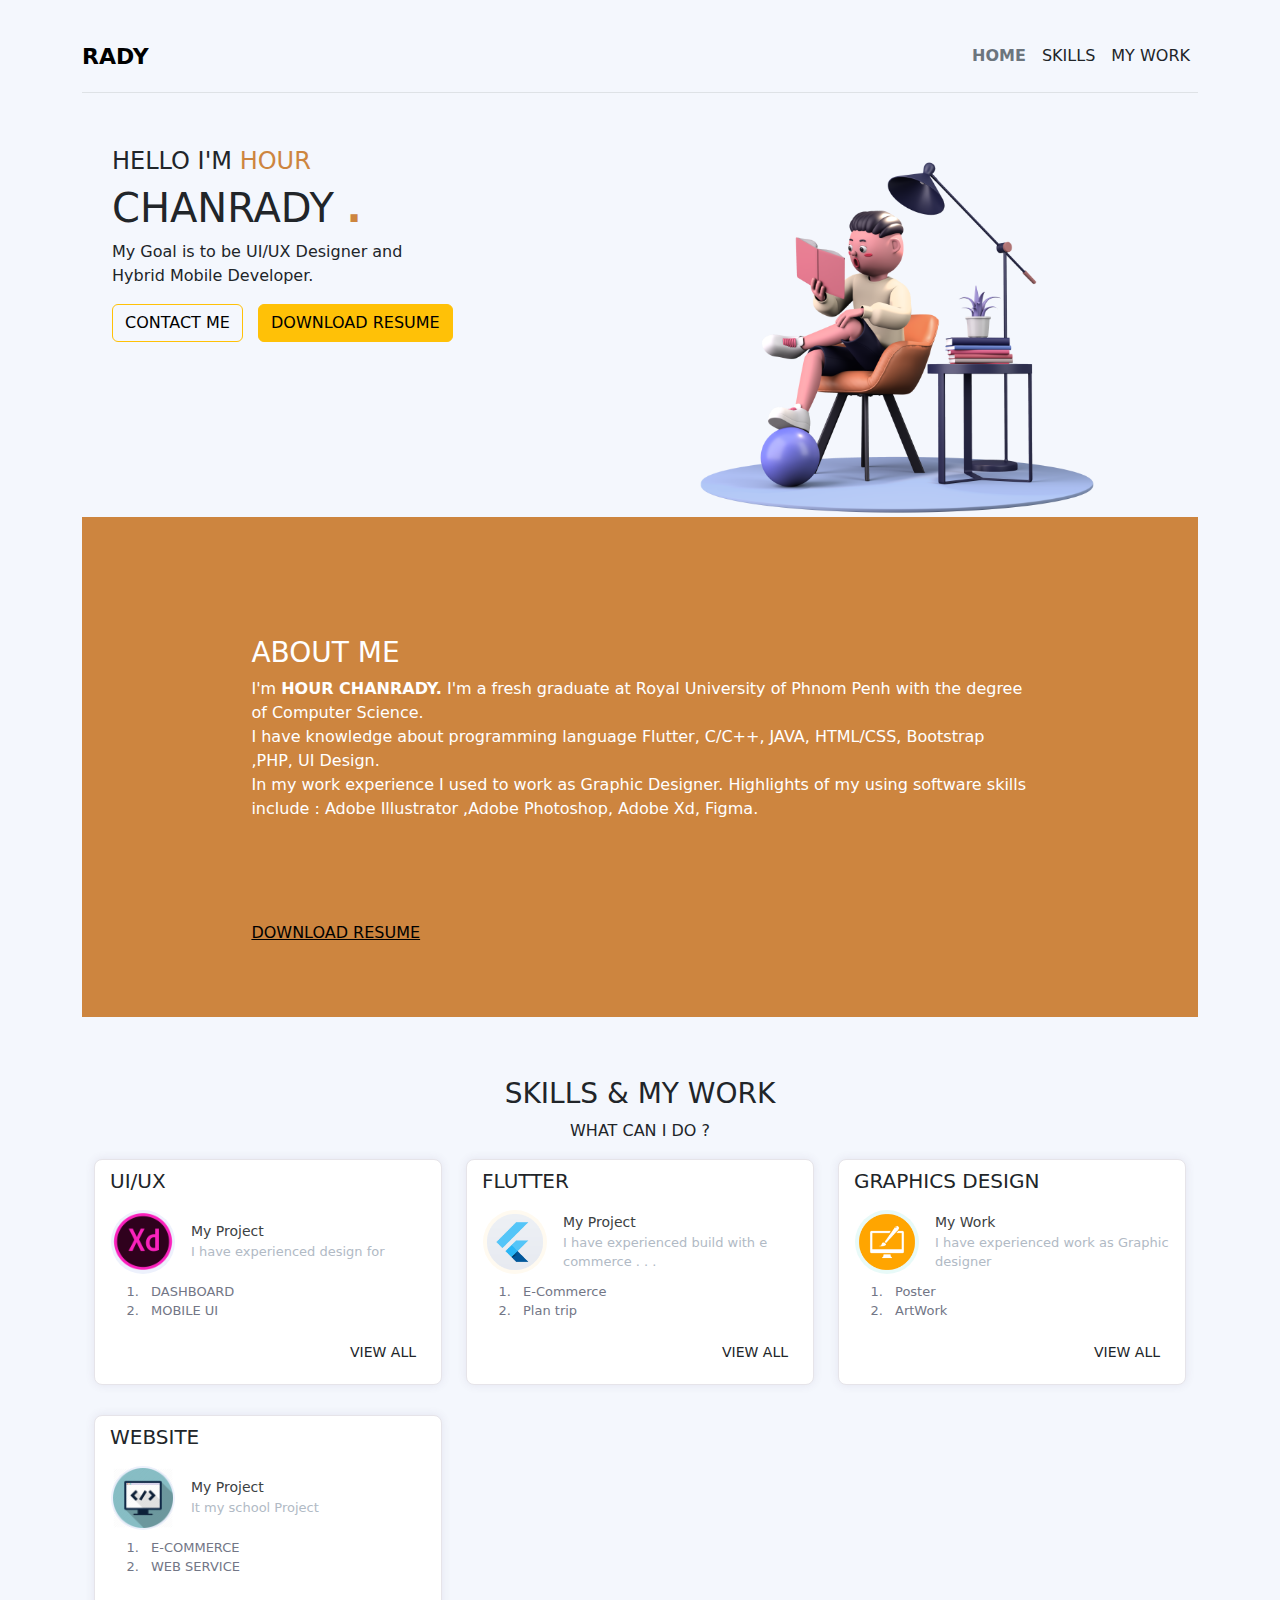
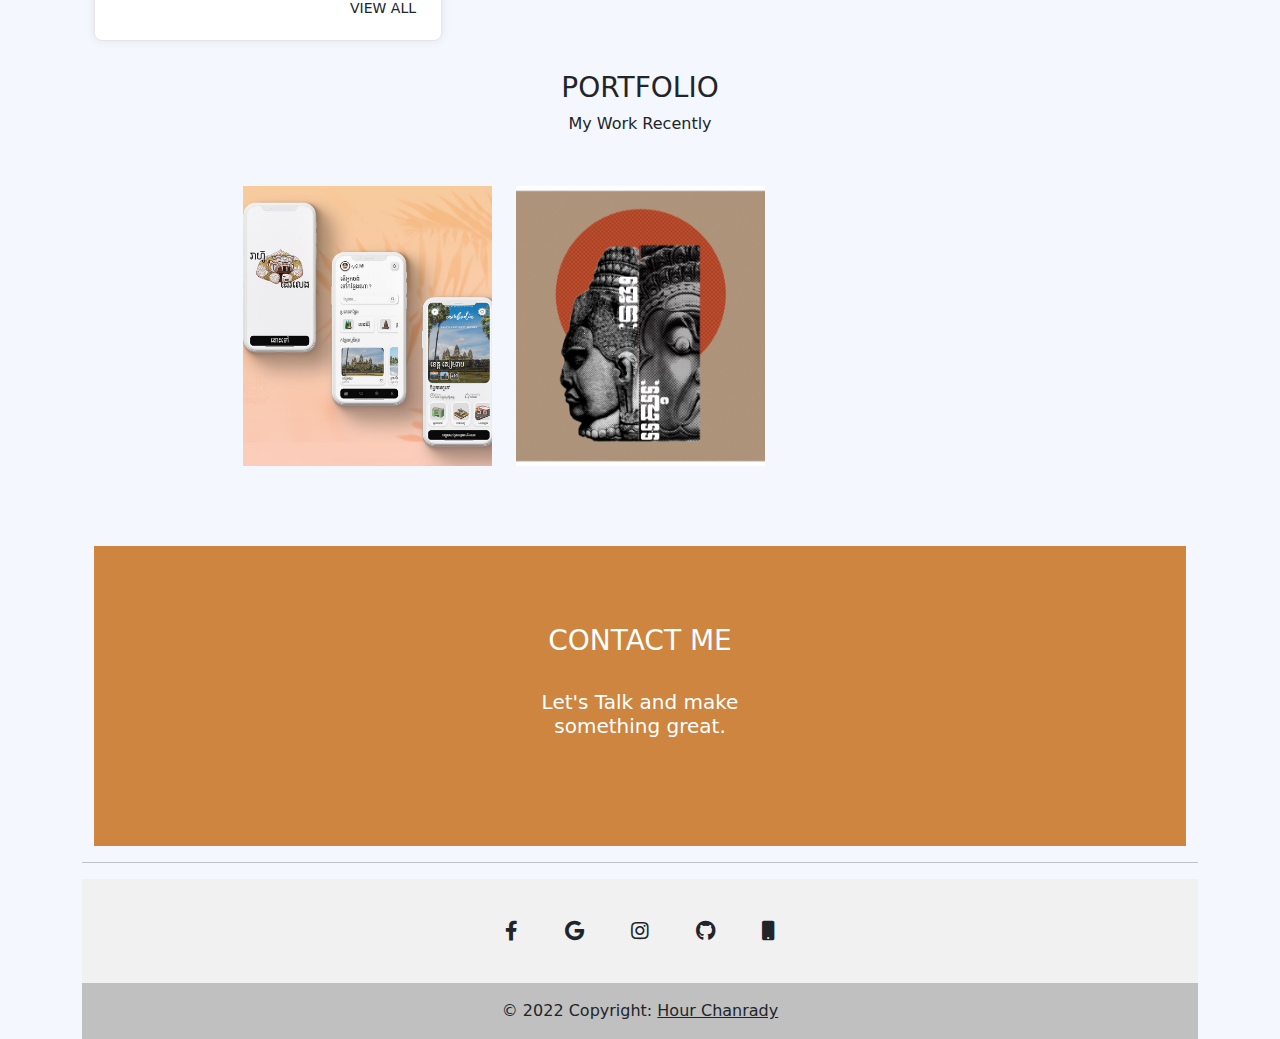
==== index.html @ 10c23af9 "Add files via upload" ====
<!DOCTYPE html>
<html lang="en">

<head>
    <!-- Required meta tags -->
    <meta charset="utf-8" />
    <meta name="viewport" content="width=device-width, initial-scale=1" />
    <link rel="stylesheet"
        href="https://cdnjs.cloudflare.com/ajax/libs/twitter-bootstrap/5.0.0-beta1/css/bootstrap.min.css" />
    <link rel="stylesheet" href="https://cdnjs.cloudflare.com/ajax/libs/font-awesome/5.15.2/css/all.min.css" />
    <link rel="stylesheet" href="css/styles.css">
    <title>RADY SITE</title>
    <style>
        .center {
            margin-left: auto;
            margin-right: auto;
        }

        html {
            scroll-behavior: smooth;
        }
    </style>
</head>

<body>

    <div class="container">
        <!--nav bar-->
        <header class="d-flex flex-wrap justify-content-center py-3 mb-4 border-bottom">
            <a href="index.html"><img src="https://cdn.dribbble.com/users/730703/screenshots/17683705/media/243cfbe6eea813cc36d1c3997b191f5b.gif"
                style="width:60px;" alt=""></a>
            <a href="index.html" class="d-flex align-items-center mb-3 mb-md-0 me-md-auto"
                style="font-size: 22px;font-weight: bold; color: black;text-decoration: none;">RADY </span> </a>
            <ul class="nav col-12 col-md-auto mb-2 justify-content-center mb-md-0">
                <li><a href="index.html" style="font-weight: bold; color: black;"
                        class="nav-link px-2 link-secondary">HOME</a></li>
                <li><a href="skill.html" style="color: grey;" class="nav-link px-2 link-dark">SKILLS</a></li>
                <li><a href="#section2" style="color: grey;" class="nav-link px-2 link-dark">MY WORK</a></li>
            </ul>
        </header>
        <!--Banner/content-->
        <div class="row">
            <div class="col-sm-6" style=" height: 400px">
                <div style="margin-left:auto; margin-right: auto; margin-left: 30px; margin-top: 30px;">
                    <h4>HELLO I'M <span style="color:peru">HOUR</span> </h4>
                    <h1>CHANRADY <span style="color: peru; font-weight: bold;">.</span> </h1>
                    <p>My Goal is to be UI/UX Designer and <br> Hybrid Mobile Developer.</p>
                    <a href="mailto:hourchanrady@gmail.com"><button type="button" class="btn btn-outline-warning btn-rounded"
                        style="margin-right:10px;color: black;"> CONTACT ME
                    </button></a>
                    <a href="/file/Hour-Chanrady_Resume.pdf" download=""><button type="button"
                            class="btn btn-warning btn-rounded" data-mdb-ripple-color="dark" style="color: black;">
                            DOWNLOAD RESUME </button>
                    </a>

                </div>
            </div>
            <div class="col-sm-6" style=" height: 400px; ">
                <img src="images/1.png" class="img-fluid" style="width: 430px; margin-left: 30px;" alt="img-fluid">
            </div>
        </div>
        <!--content bg color-->
        <div class="contianer" style="background-color: peru; min-height: 500px;">
            <div style="width: 70%; border: 2px solid peru;" class="center">
                <div style="margin-top: 15%;">
                    <h3 style="color:white; font-size: 24; ">ABOUT ME</h3>
                    <p style="color:white; font-size: 22; margin-bottom: 100px;">
                        I'm <span style="font-weight: bold;">HOUR CHANRADY.</span> I'm a fresh graduate at Royal
                        University of Phnom Penh
                        with the degree of Computer Science. <br>
                        I have knowledge about programming language Flutter, C/C++, JAVA, HTML/CSS, Bootstrap ,PHP, UI
                        Design. <br>
                        In my work experience I used to work as Graphic Designer. Highlights of my using software skills
                        include : Adobe Illustrator ,Adobe Photoshop, Adobe Xd, Figma.
                    </p>

                    <a href="/file/Hour-Chanrady_Resume.pdf" download="" style="color: black;">DOWNLOAD RESUME
                    </a>
                </div>
            </div>
        </div>
        <!--content skill-->
        <h3 style="text-align: center; margin-top: 60px;">SKILLS & MY WORK</h3>
        <p style="text-align: center;">WHAT CAN I DO ?</p>
        <div class="container">
            <div class="row" id="section2">
                <div class="col-lg-4">
                    <div class="card card-margin">
                        <div class="card-header no-border">
                            <h5 class="card-title">UI/UX</h5>
                        </div>
                        <div class="card-body pt-0">
                            <div class="widget-49">
                                <div class="widget-49-title-wrapper">
                                    <div class="widget-49-date-primary">
                                        <img src="images/xd.png" style="width: 80px;" alt="">
                                    </div>
                                    <div class="widget-49-meeting-info">
                                        <span class="widget-49-pro-title">My Project</span>
                                        <span class="widget-49-meeting-time">I have experienced design for </span>
                                    </div>
                                </div>
                                <ol class="widget-49-meeting-points">
                                    <li class="widget-49-meeting-item"><span>DASHBOARD</span></li>
                                    <li class="widget-49-meeting-item"><span>MOBILE UI</span></li>
                                </ol>
                                <div class="widget-49-meeting-action">
                                    <a href="viewalluxui.html" class="btn btn-sm btn-flash-border-primary">View All</a>
                                </div>
                            </div>
                        </div>
                    </div>
                </div>
                <div class="col-lg-4">
                    <div class="card card-margin">
                        <div class="card-header no-border">
                            <h5 class="card-title">FLUTTER</h5>
                        </div>
                        <div class="card-body pt-0">
                            <div class="widget-49">
                                <div class="widget-49-title-wrapper">
                                    <div class="widget-49-date-warning">
                                        <img src="images/flutter.png" style="width: 90px;" alt="">
                                    </div>
                                    <div class="widget-49-meeting-info">
                                        <span class="widget-49-pro-title">My Project </span>
                                        <span class="widget-49-meeting-time">I have experienced build with e commerce .
                                            . .</span>
                                    </div>
                                </div>
                                <ol class="widget-49-meeting-points">
                                    <li class="widget-49-meeting-item"><span>E-Commerce</span></li>
                                    <li class="widget-49-meeting-item"><span>Plan trip</span></li>
                                </ol>
                                <div class="widget-49-meeting-action">
                                    <a href="flutterviewall.html" class="btn btn-sm btn-flash-border-warning">View All</a>
                                </div>
                            </div>
                        </div>
                    </div>
                </div>
                <div class="col-lg-4">
                    <div class="card card-margin">
                        <div class="card-header no-border">
                            <h5 class="card-title">GRAPHICS DESIGN</h5>
                        </div>
                        <div class="card-body pt-0">
                            <div class="widget-49">
                                <div class="widget-49-title-wrapper">
                                    <div class="widget-49-date-success">
                                        <img src="images/web.png" style="width: 90px;" alt="">
                                    </div>
                                    <div class="widget-49-meeting-info">
                                        <span class="widget-49-pro-title">My Work</span>
                                        <span class="widget-49-meeting-time">I have experienced work as Graphic
                                            designer</span>
                                    </div>
                                </div>
                                <ol class="widget-49-meeting-points">
                                    <li class="widget-49-meeting-item"><span>Poster</span></li>
                                    <li class="widget-49-meeting-item"><span>ArtWork</span></li>
                                </ol>
                                <div class="widget-49-meeting-action">
                                    <a href="graphicviewall.html" class="btn btn-sm btn-flash-border-success">View All</a>
                                </div>
                            </div>
                        </div>
                    </div>
                </div>
                
            </div>
            <!-- Row skill 2  -->
            <div class="row" id="section2">
                <div class="col-lg-4">
                    <div class="card card-margin">
                        <div class="card-header no-border">
                            <h5 class="card-title">WEBSITE</h5>
                        </div>
                        <div class="card-body pt-0">
                            <div class="widget-49">
                                <div class="widget-49-title-wrapper">
                                    <div class="widget-49-date-primary">
                                        <img src="images/webicon.jpg" style="width: 60px;" alt="">
                                    </div>
                                    <div class="widget-49-meeting-info">
                                        <span class="widget-49-pro-title">My Project</span>
                                        <span class="widget-49-meeting-time">It my school Project </span>
                                    </div>
                                </div>
                                <ol class="widget-49-meeting-points">
                                    <li class="widget-49-meeting-item"><span>E-COMMERCE</span></li>
                                    <li class="widget-49-meeting-item"><span>WEB SERVICE</span></li>
                                </ol>
                                <div class="widget-49-meeting-action">
                                    <a href="viewallwebsite.html" class="btn btn-sm btn-flash-border-primary">View All</a>
                                </div>
                            </div>
                        </div>
                    </div>
                </div>
                
            </div>
            <!--content my work recently-->
            <div class="team-grid">
                <div class="container">
                    <div class="intro">
                        <h3 class="text-center">PORTFOLIO</h3>
                        <p class="text-center">My Work Recently</p>
                    </div>
                    <div class="row people d-flex justify-content-center">
                        <div class="col-md-4 col-lg-3 item">
                            <div class="box" style="background-image:url(images/mobui.jpg)">
                                <div class="cover">
                                    <h3 class="name">Mobile UI</h3>
                                    <p class="title">ADOBE XD & FLUTTER</p>
                                </div>
                            </div>
                        </div>
                        <div class="col-md-4 col-lg-3 item">
                            <div class="box" style="background-image:url(images/artwork.jpg)">
                                <div class="cover">
                                    <h3 class="name">ARTWORK</h3>
                                    <p class="title">DESIGN </p>
                                </div>
                            </div>
                        </div>
                        <div class="col-md-4 col-lg-3 item">
                            <div class="box" style="background-image:url(images/sunset-angkor.png)">
                                <div class="cover">
                                    <h3 class="name">POSTER</h3>
                                    <p class="title">DESIGN</p>
                                </div>
                            </div>
                        </div>
                    </div>
                </div>
            </div>
            <!--content bg color-->
            <div class="contianer" style="background-color: peru; min-height: 300px;">
                <div style="width: 70%; border: 2px solid peru;" class="center">
                    <div style="margin-top: 10%;">
                        <h3 style="color:white; font-size: 24; text-align: center; ">CONTACT ME</h3>
                        <br>
                        <h5 style="color:white; font-size: 32;text-align: center;">Let's Talk and make
                            <br> something great.
                        </h5>

                    </div>
                </div>
            </div>


        </div>



        <!--footer-->
        <hr>
        <footer class="text-center text-white" style="background-color: #f1f1f1;">
            <!-- Grid container -->
            <div class="container pt-4">
                <!-- Section: Social media -->
                <section class="mb-4">
                    <!-- Facebook -->
                    <a class="btn btn-link btn-floating btn-lg text-dark m-1"
                        href="https://www.facebook.com/chanmaradyhour/" role="button" data-mdb-ripple-color="dark"><i
                            class="fab fa-facebook-f"></i></a>

                    <!-- Google -->
                    <a class="btn btn-link btn-floating btn-lg text-dark m-1" href="mailto:hourchanrady@gmail.com"
                        role="button" data-mdb-ripple-color="dark"><i class="fab fa-google"></i></a>

                    <!-- Instagram -->
                    <a class="btn btn-link btn-floating btn-lg text-dark m-1"
                        href="https://www.instagram.com/iamchanrady/" role="button" data-mdb-ripple-color="dark"><i
                            class="fab fa-instagram"></i></a>

                    <!-- Github -->
                    <a class="btn btn-link btn-floating btn-lg text-dark m-1" href="https://github.com/ChanRady18"
                        role="button" data-mdb-ripple-color="dark"><i class="fab fa-github"></i></a>

                    <!-- Phone -->
                    <a class="btn btn-link btn-floating btn-lg text-dark m-1" href="tel:+85512859170" role="button"
                        data-mdb-ripple-color="dark"><i class="fas fa-mobile"></i></a>
                </section>
                <!-- Section: Social media -->
            </div>
            <!-- Grid container -->

            <!-- Copyright -->
            <div class="text-center text-dark p-3" style="background-color: rgba(0, 0, 0, 0.2);">
                © 2022 Copyright:
                <a class="text-dark">Hour Chanrady</a>
            </div>
            <!-- Copyright -->
        </footer>

    </div>



</body>

</html>
---- css/styles.css ----
body{
  background: #F4F7FD;
  margin-top:20px;
}

.card-margin {
  margin-bottom: 1.875rem;
}

.card {
  border: 0;
  box-shadow: 0px 0px 10px 0px rgba(82, 63, 105, 0.1);
  -webkit-box-shadow: 0px 0px 10px 0px rgba(82, 63, 105, 0.1);
  -moz-box-shadow: 0px 0px 10px 0px rgba(82, 63, 105, 0.1);
  -ms-box-shadow: 0px 0px 10px 0px rgba(82, 63, 105, 0.1);
}
.card {
  position: relative;
  display: flex;
  flex-direction: column;
  min-width: 0;
  word-wrap: break-word;
  background-color: #ffffff;
  background-clip: border-box;
  border: 1px solid #e6e4e9;
  border-radius: 8px;
}

.card .card-header.no-border {
  border: 0;
}
.card .card-header {
  background: none;
  padding: 0 0.9375rem;
  font-weight: 500;
  display: flex;
  align-items: center;
  min-height: 50px;
}
.card-header:first-child {
  border-radius: calc(8px - 1px) calc(8px - 1px) 0 0;
}

.widget-49 .widget-49-title-wrapper {
display: flex;
align-items: center;
}

.widget-49 .widget-49-title-wrapper .widget-49-date-primary {
display: flex;
align-items: center;
justify-content: center;
flex-direction: column;
background-color: #edf1fc;
width: 4rem;
height: 4rem;
border-radius: 50%;
}

.widget-49 .widget-49-title-wrapper .widget-49-date-primary .widget-49-date-day {
color: #4e73e5;
font-weight: 500;
font-size: 1.5rem;
line-height: 1;
}

.widget-49 .widget-49-title-wrapper .widget-49-date-primary .widget-49-date-month {
color: #4e73e5;
line-height: 1;
font-size: 1rem;
text-transform: uppercase;
}

.widget-49 .widget-49-title-wrapper .widget-49-date-secondary {
display: flex;
align-items: center;
justify-content: center;
flex-direction: column;
background-color: #fcfcfd;
width: 4rem;
height: 4rem;
border-radius: 50%;
}

.widget-49 .widget-49-title-wrapper .widget-49-date-secondary .widget-49-date-day {
color: #dde1e9;
font-weight: 500;
font-size: 1.5rem;
line-height: 1;
}

.widget-49 .widget-49-title-wrapper .widget-49-date-secondary .widget-49-date-month {
color: #dde1e9;
line-height: 1;
font-size: 1rem;
text-transform: uppercase;
}

.widget-49 .widget-49-title-wrapper .widget-49-date-success {
display: flex;
align-items: center;
justify-content: center;
flex-direction: column;
background-color: #e8faf8;
width: 4rem;
height: 4rem;
border-radius: 50%;
}

.widget-49 .widget-49-title-wrapper .widget-49-date-success .widget-49-date-day {
color: #17d1bd;
font-weight: 500;
font-size: 1.5rem;
line-height: 1;
}

.widget-49 .widget-49-title-wrapper .widget-49-date-success .widget-49-date-month {
color: #17d1bd;
line-height: 1;
font-size: 1rem;
text-transform: uppercase;
}

.widget-49 .widget-49-title-wrapper .widget-49-date-info {
display: flex;
align-items: center;
justify-content: center;
flex-direction: column;
background-color: #ebf7ff;
width: 4rem;
height: 4rem;
border-radius: 50%;
}

.widget-49 .widget-49-title-wrapper .widget-49-date-info .widget-49-date-day {
color: #36afff;
font-weight: 500;
font-size: 1.5rem;
line-height: 1;
}

.widget-49 .widget-49-title-wrapper .widget-49-date-info .widget-49-date-month {
color: #36afff;
line-height: 1;
font-size: 1rem;
text-transform: uppercase;
}

.widget-49 .widget-49-title-wrapper .widget-49-date-warning {
display: flex;
align-items: center;
justify-content: center;
flex-direction: column;
background-color: floralwhite;
width: 4rem;
height: 4rem;
border-radius: 50%;
}

.widget-49 .widget-49-title-wrapper .widget-49-date-warning .widget-49-date-day {
color: #FFC868;
font-weight: 500;
font-size: 1.5rem;
line-height: 1;
}

.widget-49 .widget-49-title-wrapper .widget-49-date-warning .widget-49-date-month {
color: #FFC868;
line-height: 1;
font-size: 1rem;
text-transform: uppercase;
}

.widget-49 .widget-49-title-wrapper .widget-49-date-danger {
display: flex;
align-items: center;
justify-content: center;
flex-direction: column;
background-color: #feeeef;
width: 4rem;
height: 4rem;
border-radius: 50%;
}

.widget-49 .widget-49-title-wrapper .widget-49-date-danger .widget-49-date-day {
color: #F95062;
font-weight: 500;
font-size: 1.5rem;
line-height: 1;
}

.widget-49 .widget-49-title-wrapper .widget-49-date-danger .widget-49-date-month {
color: #F95062;
line-height: 1;
font-size: 1rem;
text-transform: uppercase;
}

.widget-49 .widget-49-title-wrapper .widget-49-date-light {
display: flex;
align-items: center;
justify-content: center;
flex-direction: column;
background-color: #fefeff;
width: 4rem;
height: 4rem;
border-radius: 50%;
}

.widget-49 .widget-49-title-wrapper .widget-49-date-light .widget-49-date-day {
color: #f7f9fa;
font-weight: 500;
font-size: 1.5rem;
line-height: 1;
}

.widget-49 .widget-49-title-wrapper .widget-49-date-light .widget-49-date-month {
color: #f7f9fa;
line-height: 1;
font-size: 1rem;
text-transform: uppercase;
}

.widget-49 .widget-49-title-wrapper .widget-49-date-dark {
display: flex;
align-items: center;
justify-content: center;
flex-direction: column;
background-color: #ebedee;
width: 4rem;
height: 4rem;
border-radius: 50%;
}

.widget-49 .widget-49-title-wrapper .widget-49-date-dark .widget-49-date-day {
color: #394856;
font-weight: 500;
font-size: 1.5rem;
line-height: 1;
}

.widget-49 .widget-49-title-wrapper .widget-49-date-dark .widget-49-date-month {
color: #394856;
line-height: 1;
font-size: 1rem;
text-transform: uppercase;
}

.widget-49 .widget-49-title-wrapper .widget-49-date-base {
display: flex;
align-items: center;
justify-content: center;
flex-direction: column;
background-color: #f0fafb;
width: 4rem;
height: 4rem;
border-radius: 50%;
}

.widget-49 .widget-49-title-wrapper .widget-49-date-base .widget-49-date-day {
color: #68CBD7;
font-weight: 500;
font-size: 1.5rem;
line-height: 1;
}

.widget-49 .widget-49-title-wrapper .widget-49-date-base .widget-49-date-month {
color: #68CBD7;
line-height: 1;
font-size: 1rem;
text-transform: uppercase;
}

.widget-49 .widget-49-title-wrapper .widget-49-meeting-info {
display: flex;
flex-direction: column;
margin-left: 1rem;
}

.widget-49 .widget-49-title-wrapper .widget-49-meeting-info .widget-49-pro-title {
color: #3c4142;
font-size: 14px;
}

.widget-49 .widget-49-title-wrapper .widget-49-meeting-info .widget-49-meeting-time {
color: #B1BAC5;
font-size: 13px;
}

.widget-49 .widget-49-meeting-points {
font-weight: 400;
font-size: 13px;
margin-top: .5rem;
}

.widget-49 .widget-49-meeting-points .widget-49-meeting-item {
display: list-item;
color: #727686;
}

.widget-49 .widget-49-meeting-points .widget-49-meeting-item span {
margin-left: .5rem;
}

.widget-49 .widget-49-meeting-action {
text-align: right;
}

.widget-49 .widget-49-meeting-action a {
text-transform: uppercase;
}

.intro {
  font-size: 16px;
  max-width: 500px;
  margin: 0 auto
}

.intro p {
  margin-bottom: 0
}

.people {
  padding: 50px 0;
  cursor: pointer
}

.item {
  margin-bottom: 30px
}

.item .box {
  text-align: center;
  background-repeat: no-repeat;
  background-size: cover;
  background-position: center;
  height: 280px;
  position: relative;
  overflow: hidden
}

.item .cover {
  position: absolute;
  top: 0;
  left: 0;
  width: 100%;
  height: 100%;
  background-color: rgba(31, 148, 255, 0.75);
  transition: opacity 0.15s ease-in;
  opacity: 0;
  padding-top: 80px;
  color: #fff;
  text-shadow: 1px 1px 1px rgba(0, 0, 0, 0.15)
}

.item:hover .cover {
  opacity: 1
}

.item .name {
  font-weight: bold;
  margin-bottom: 8px
}

.item .title {
  text-transform: uppercase;
  font-weight: bold;
  color: #bbd8fb;
  letter-spacing: 2px;
  font-size: 13px;
  margin-bottom: 20px
}

.social {
  font-size: 18px
}

.social a {
  color: inherit;
  margin: 0 10px;
  display: inline-block;
  opacity: 0.7
}

.social a:hover {
  opacity: 1
}
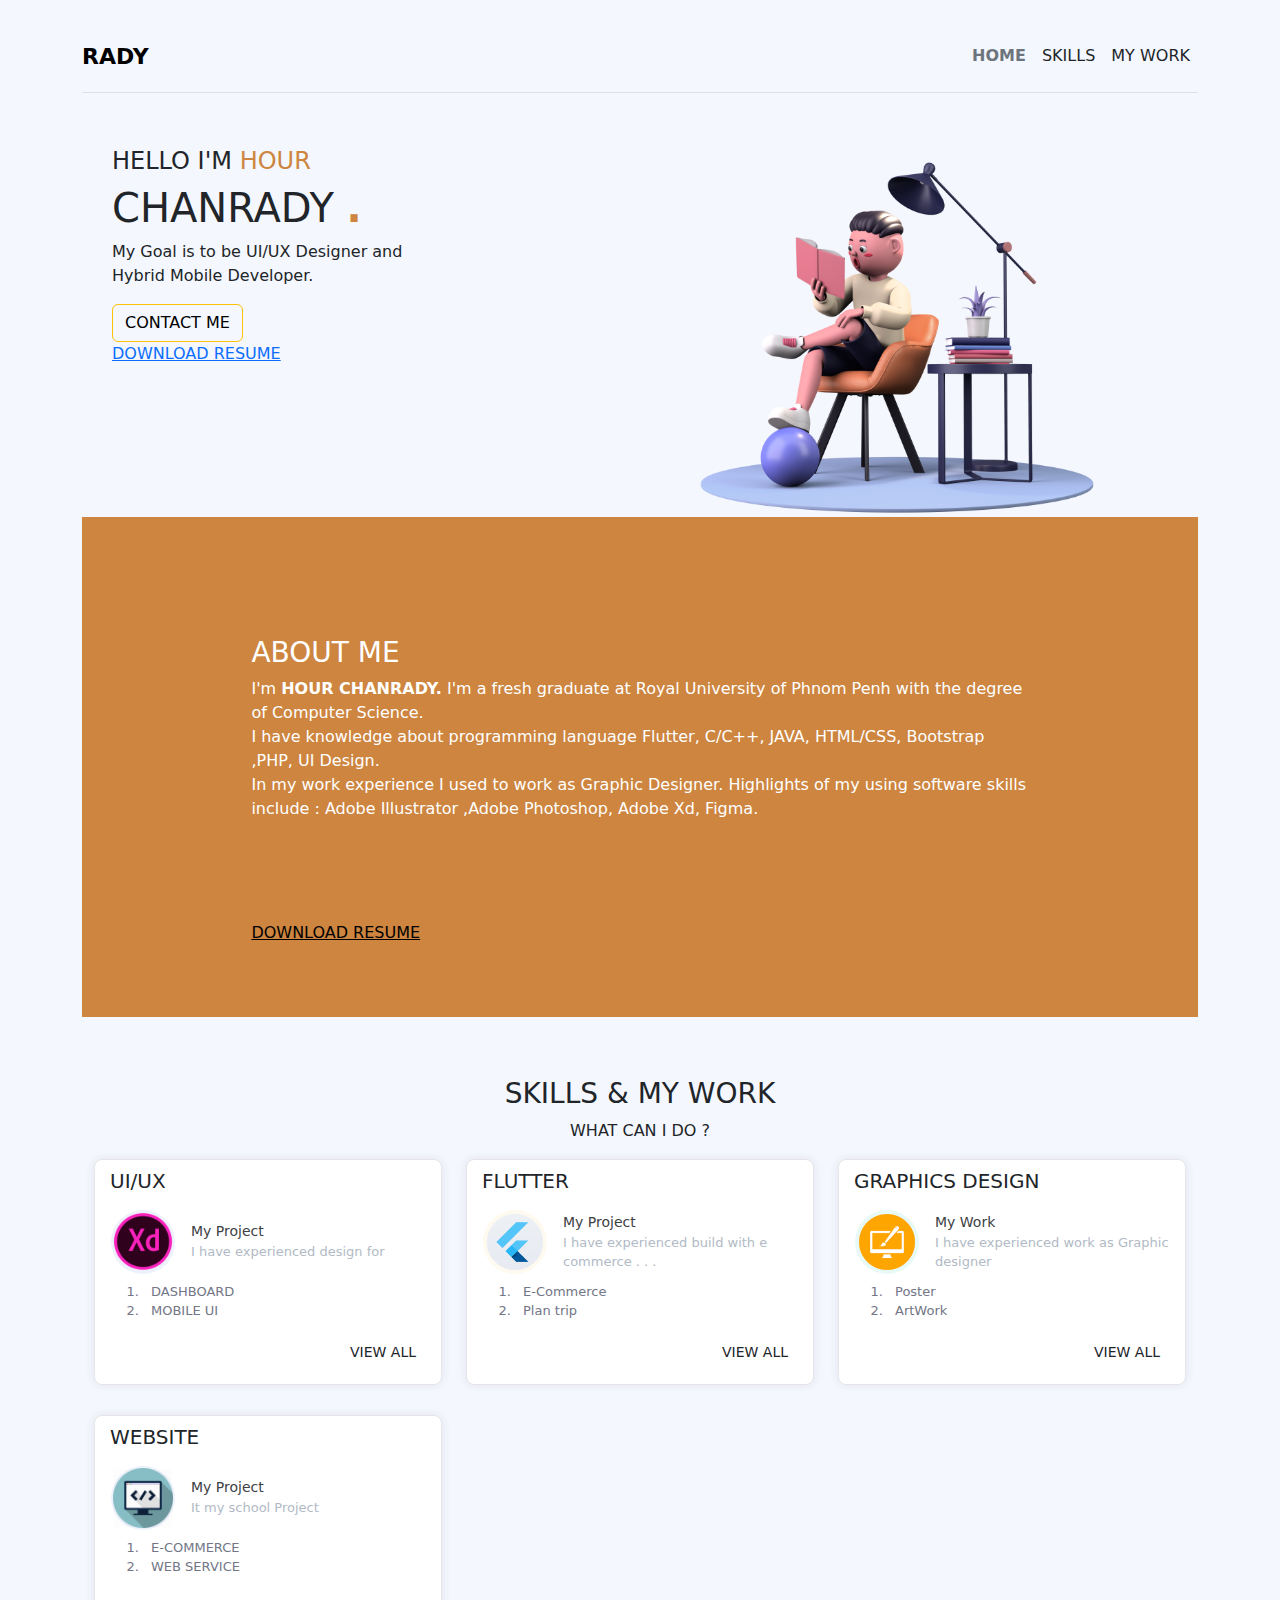
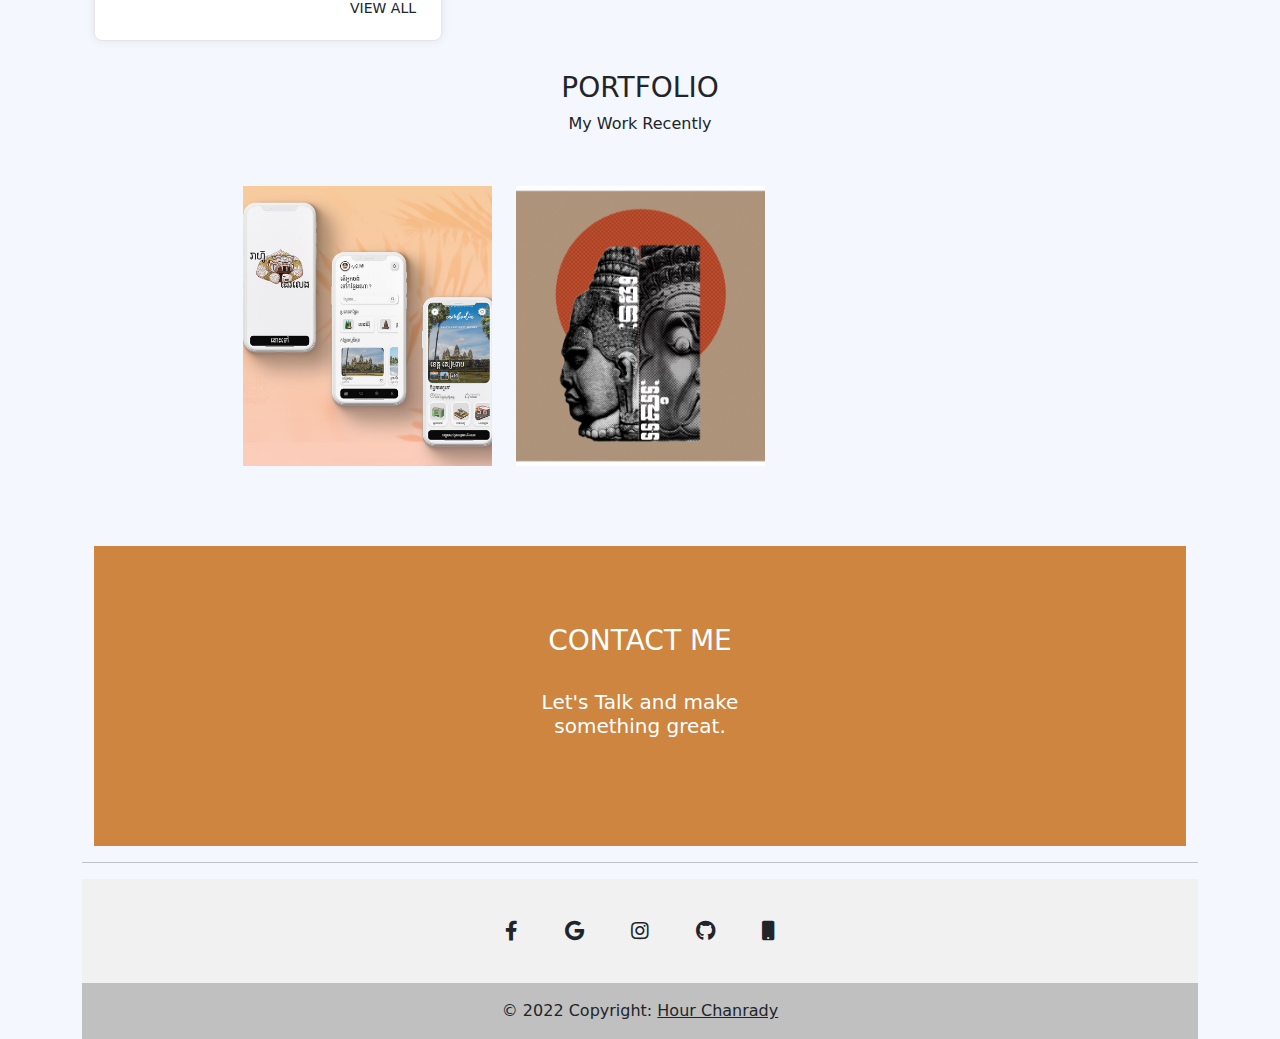
==== commit 699e9e80: "Update index.html" ====
--- a/index.html
+++ b/index.html
@@ -48,9 +48,8 @@
                     <a href="mailto:hourchanrady@gmail.com"><button type="button" class="btn btn-outline-warning btn-rounded"
                         style="margin-right:10px;color: black;"> CONTACT ME
                     </button></a>
-                    <a href="/file/Hour-Chanrady_Resume.pdf" download=""><button type="button"
-                            class="btn btn-warning btn-rounded" data-mdb-ripple-color="dark" style="color: black;">
-                            DOWNLOAD RESUME </button>
+                    <a href="/file/Hour-Chanrady_Resume.pdf" download="chnarady">
+                        <p>DOWNLOAD RESUME</p>
                     </a>
 
                 </div>
@@ -301,4 +300,4 @@
 
 </body>
 
-</html>+</html>
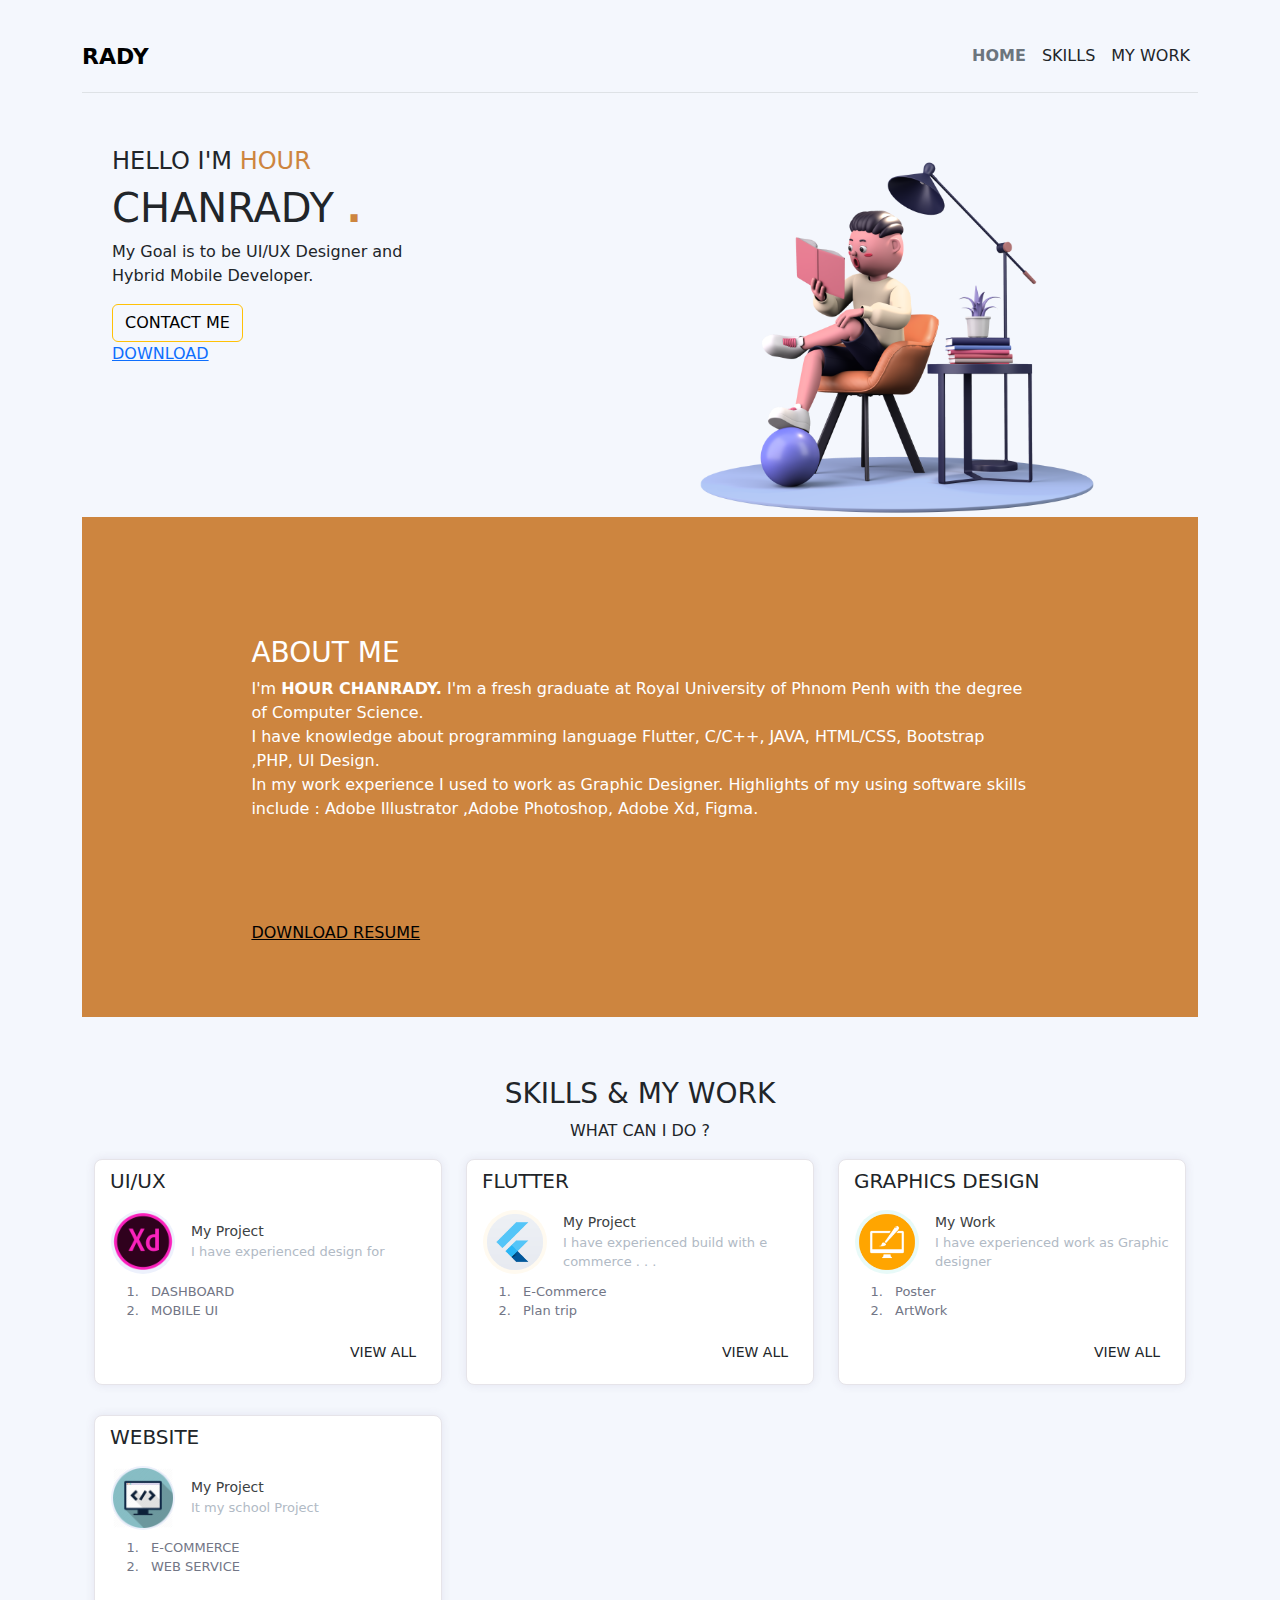
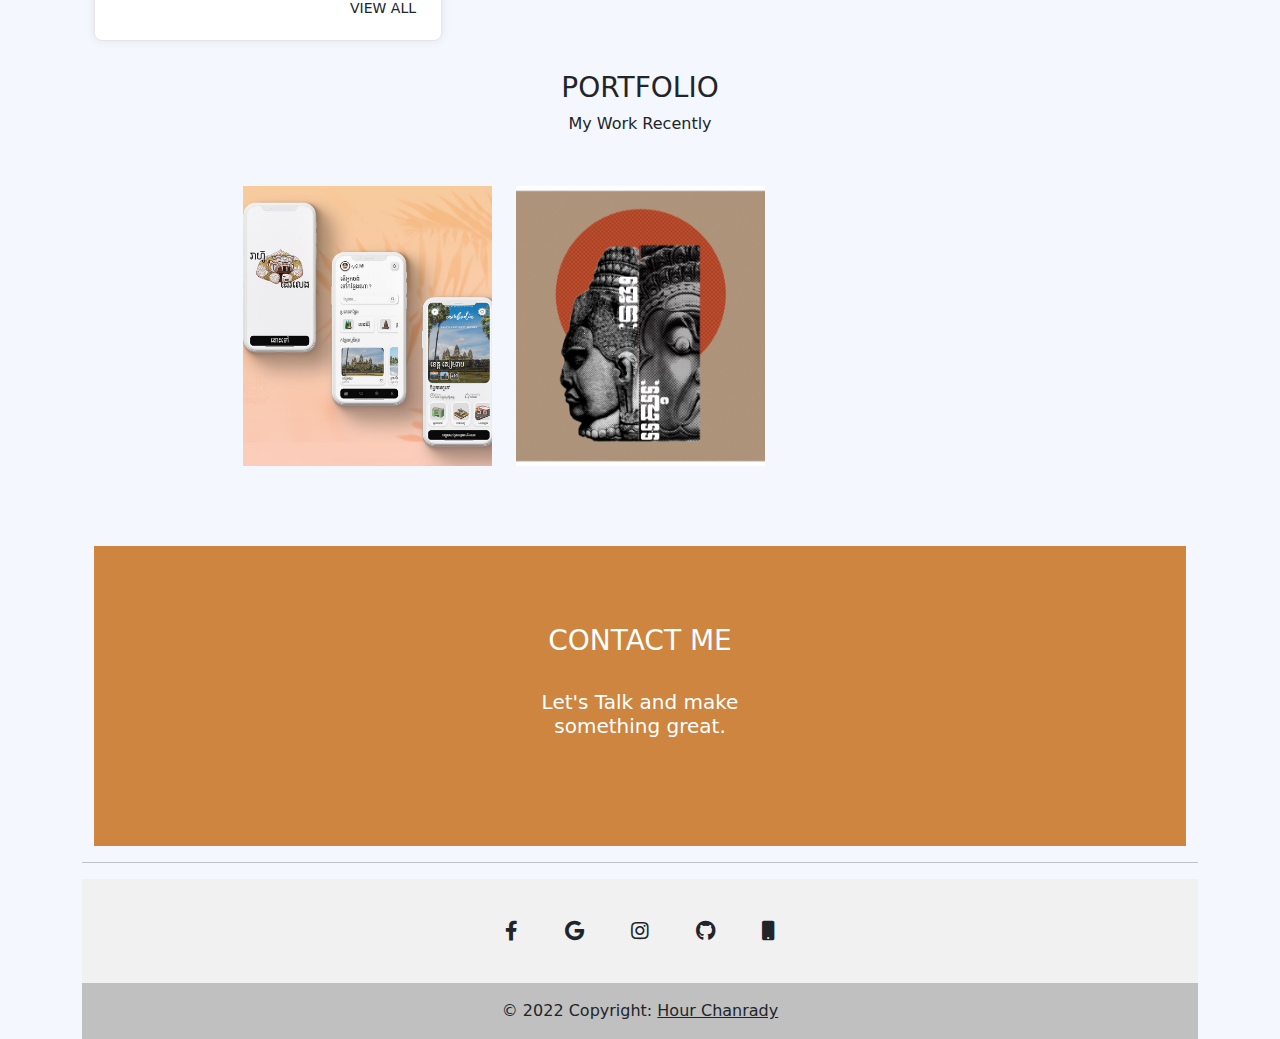
==== commit 8a7264b1: "Update index.html" ====
--- a/index.html
+++ b/index.html
@@ -49,7 +49,7 @@
                         style="margin-right:10px;color: black;"> CONTACT ME
                     </button></a>
                     <a href="/file/Hour-Chanrady_Resume.pdf" download="chnarady">
-                        <p>DOWNLOAD RESUME</p>
+                        <p>DOWNLOAD </p>
                     </a>
 
                 </div>
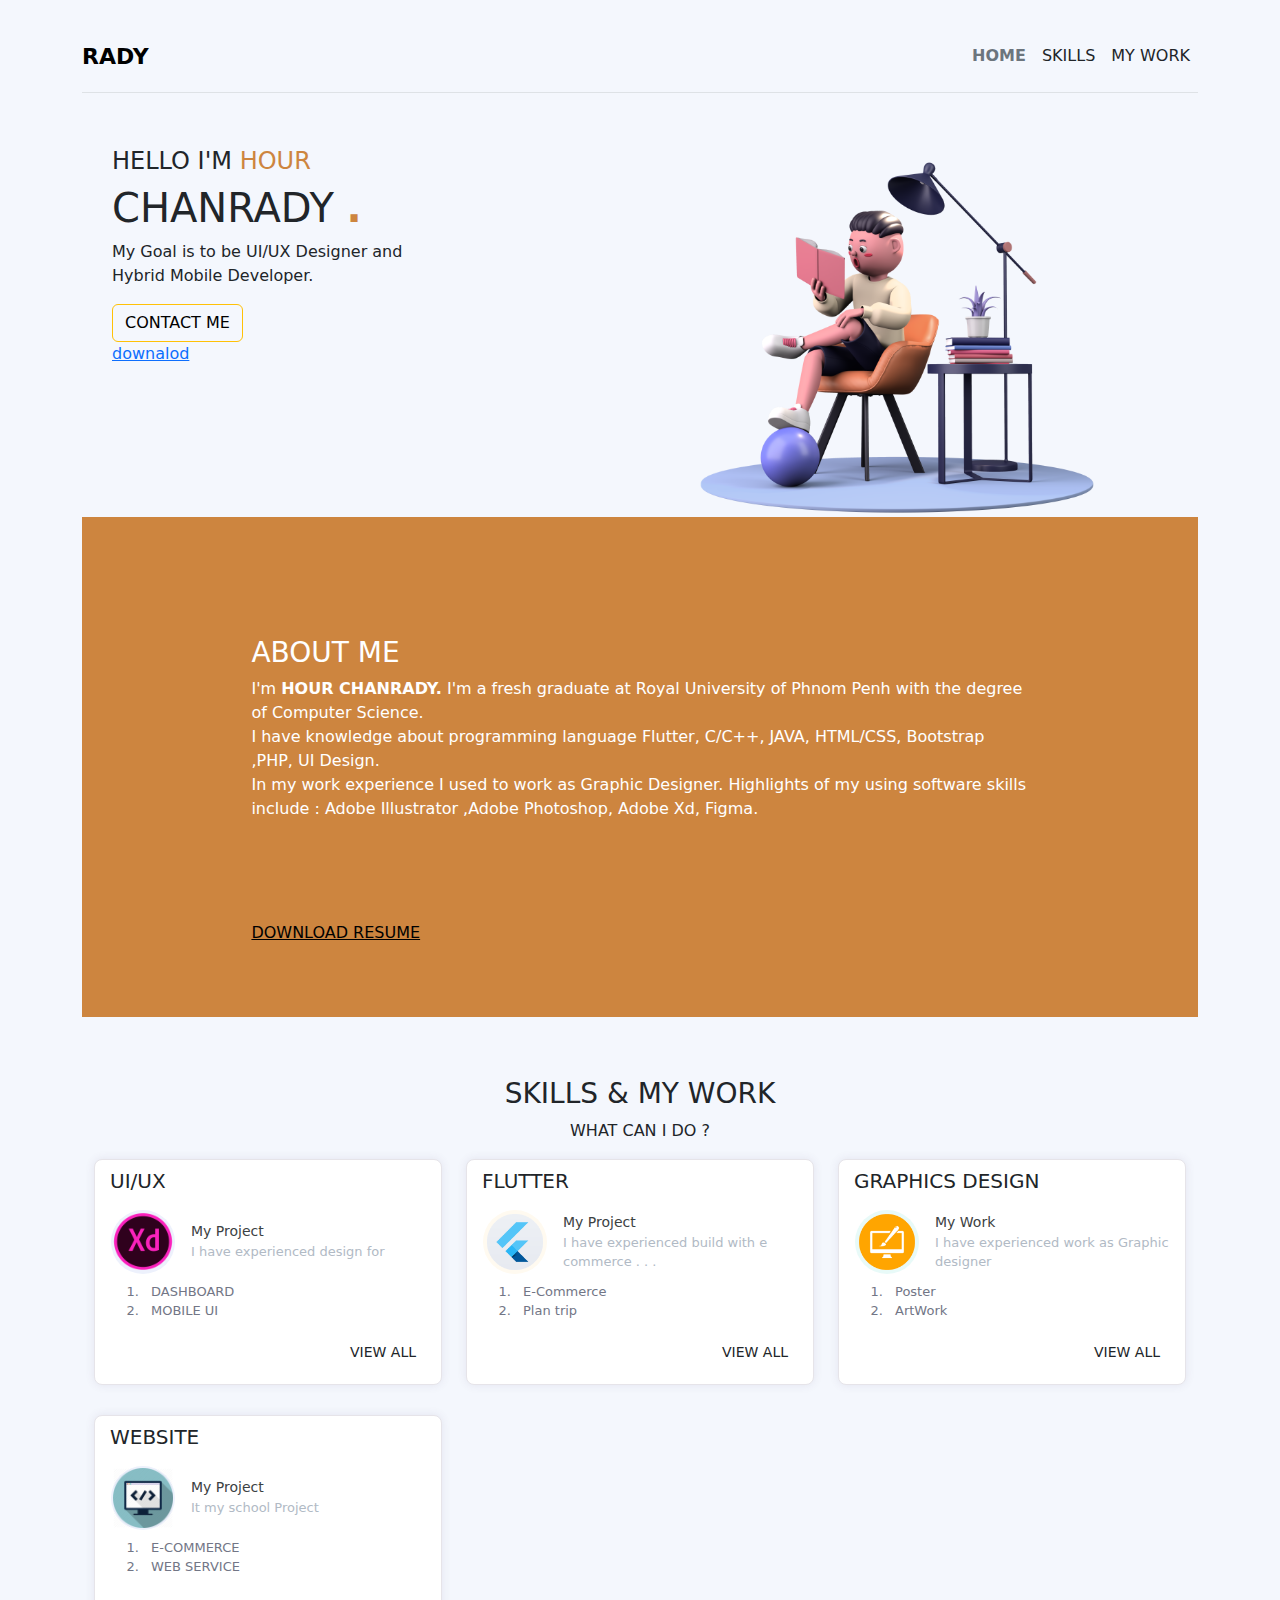
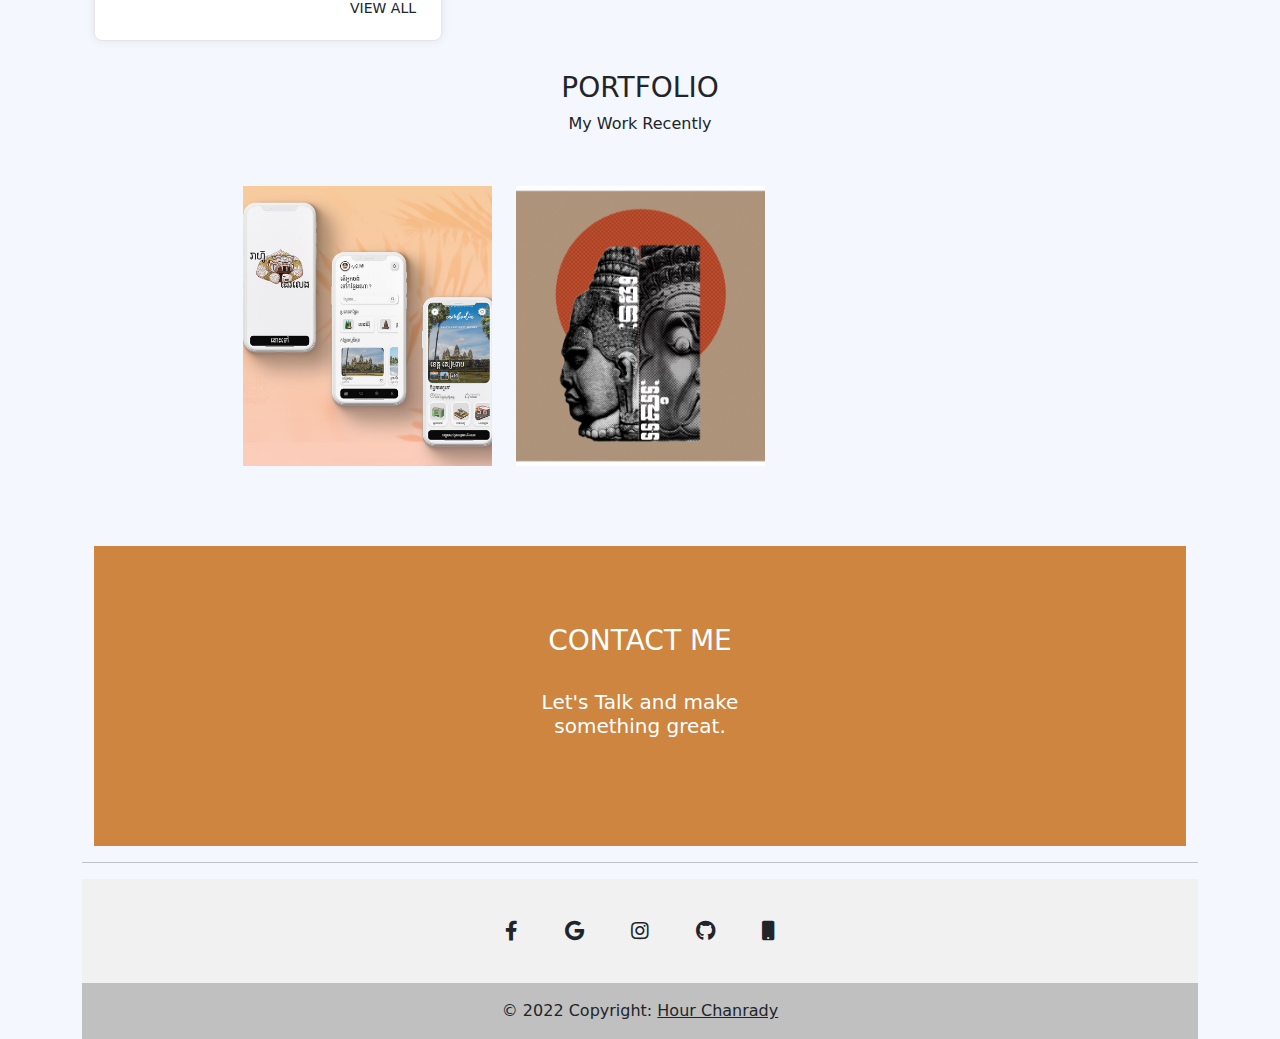
==== commit 6f21a16d: "Update index.html" ====
--- a/index.html
+++ b/index.html
@@ -48,8 +48,8 @@
                     <a href="mailto:hourchanrady@gmail.com"><button type="button" class="btn btn-outline-warning btn-rounded"
                         style="margin-right:10px;color: black;"> CONTACT ME
                     </button></a>
-                    <a href="/file/Hour-Chanrady_Resume.pdf" download="chnarady">
-                        <p>DOWNLOAD </p>
+                    <a href="/file/Hour-Chanrady_Resume.pdf" download=" ">
+                        <p>downalod</p>
                     </a>
 
                 </div>
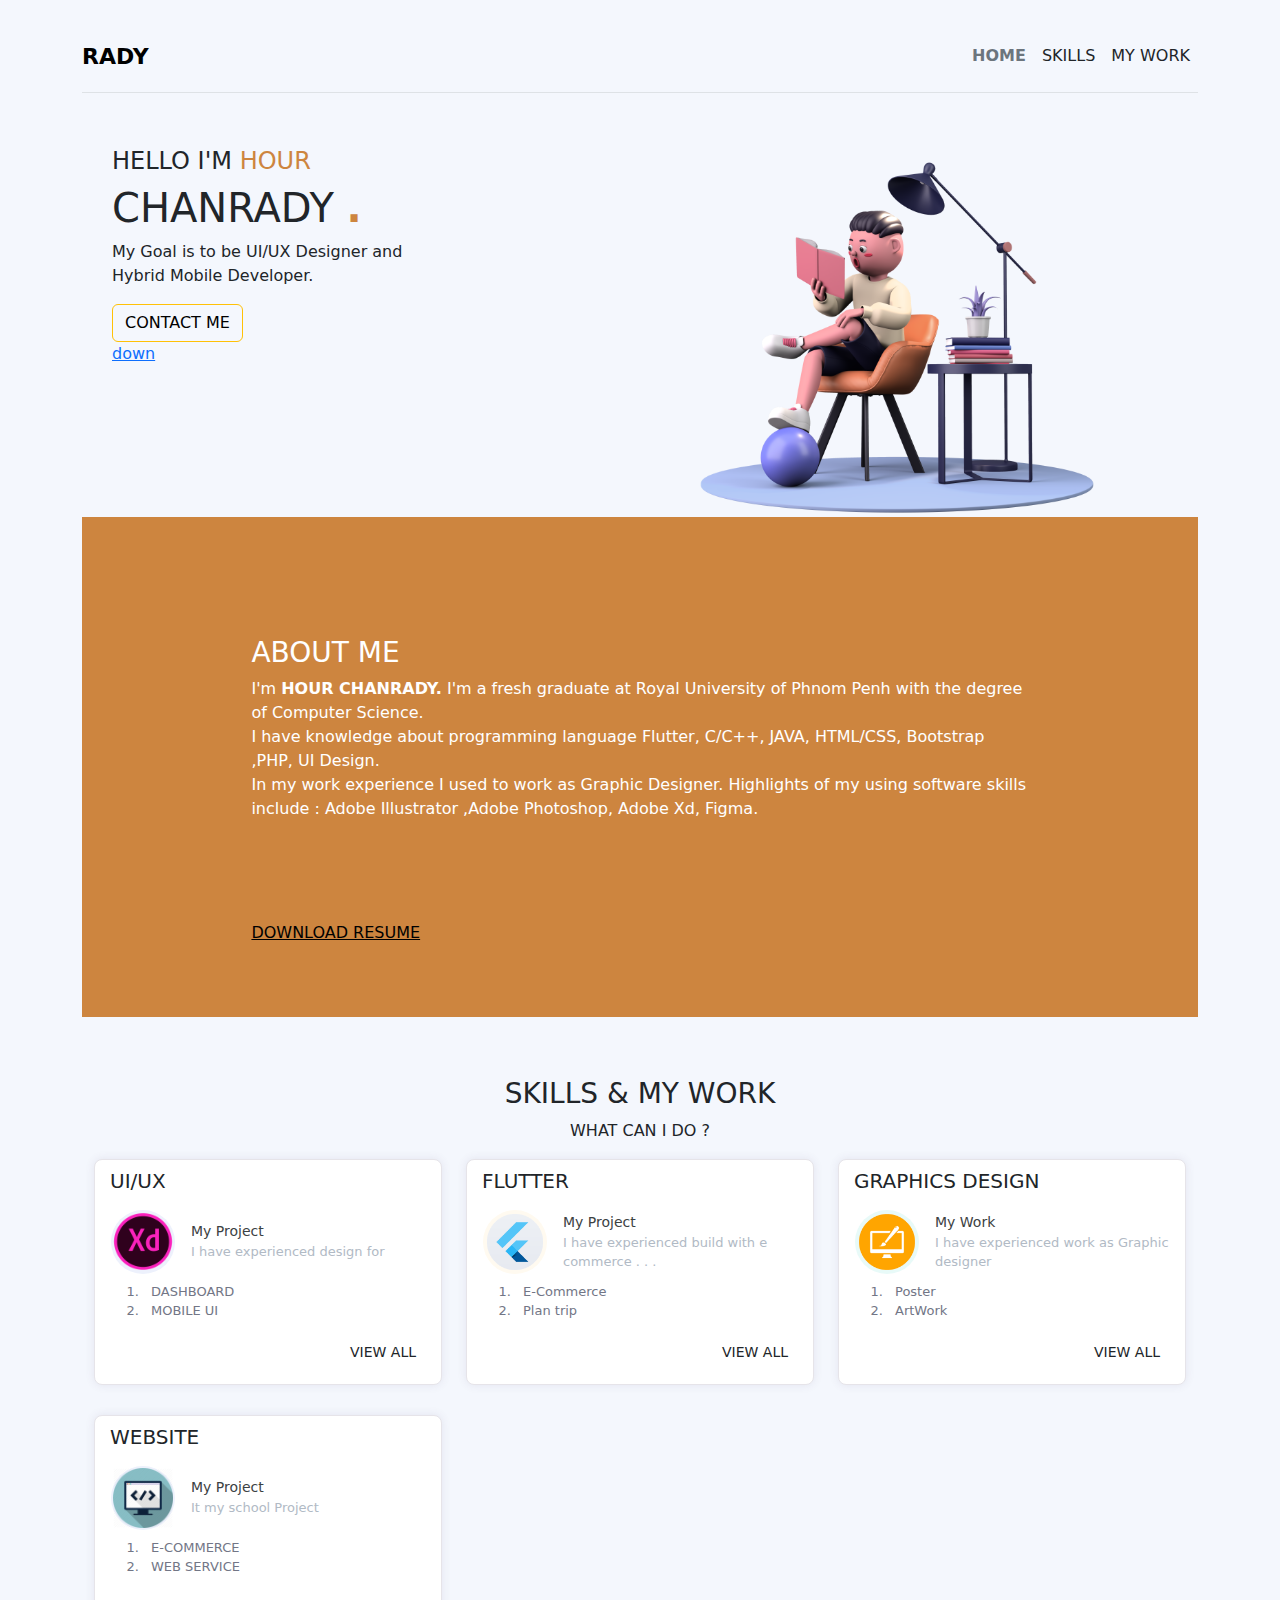
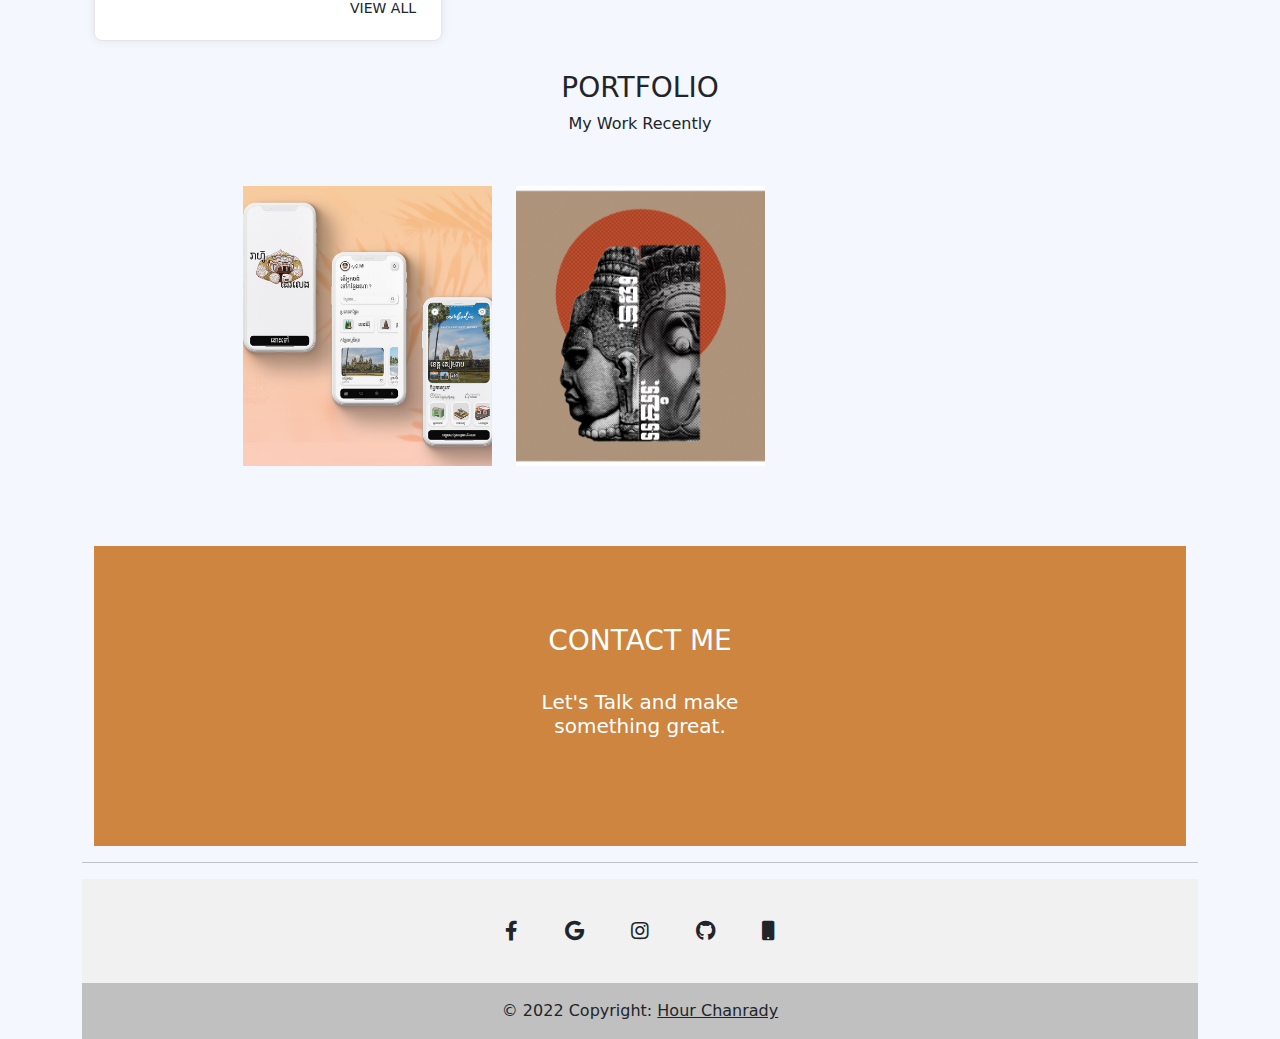
==== commit dfeb9b22: "Update index.html" ====
--- a/index.html
+++ b/index.html
@@ -48,8 +48,8 @@
                     <a href="mailto:hourchanrady@gmail.com"><button type="button" class="btn btn-outline-warning btn-rounded"
                         style="margin-right:10px;color: black;"> CONTACT ME
                     </button></a>
-                    <a href="/file/Hour-Chanrady_Resume.pdf" download=" ">
-                        <p>downalod</p>
+                    <a href="./file/Hour-Chanrady_Resume.pdf" download>
+                        <p>down</p>
                     </a>
 
                 </div>
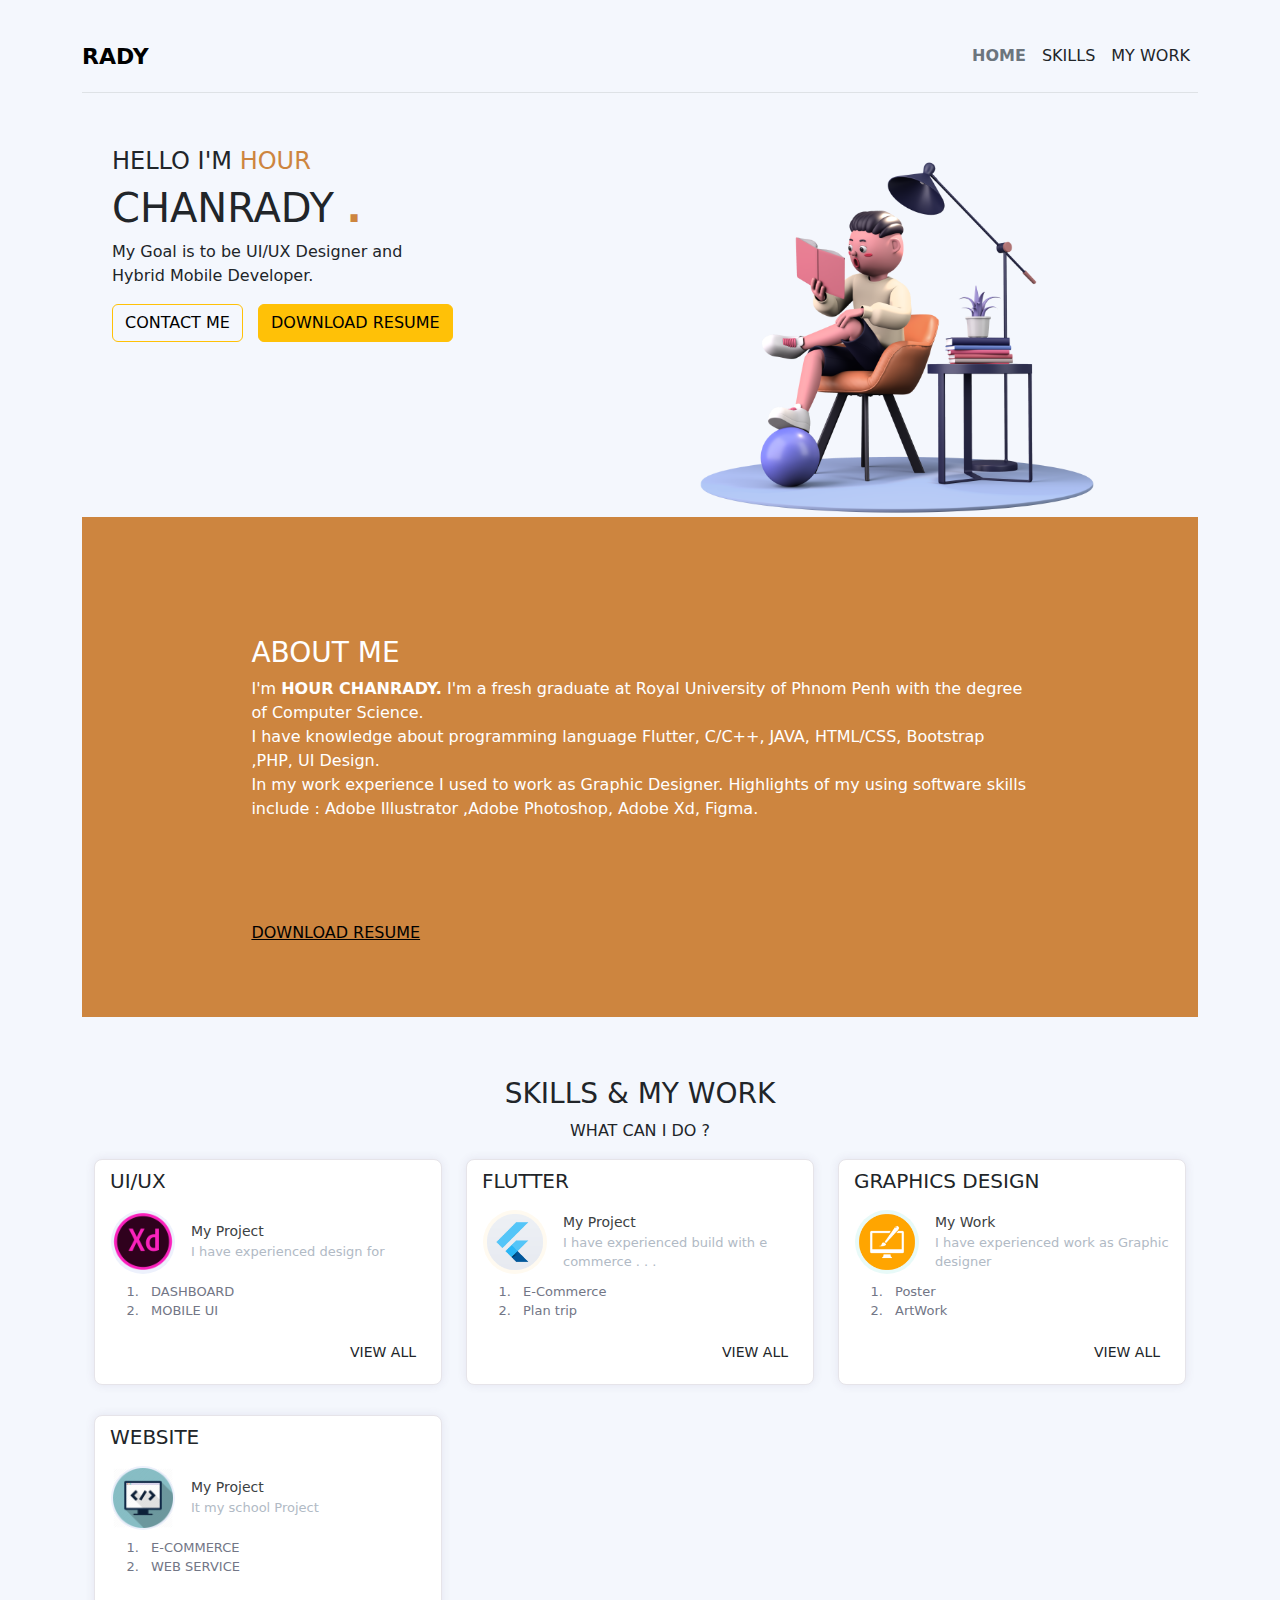
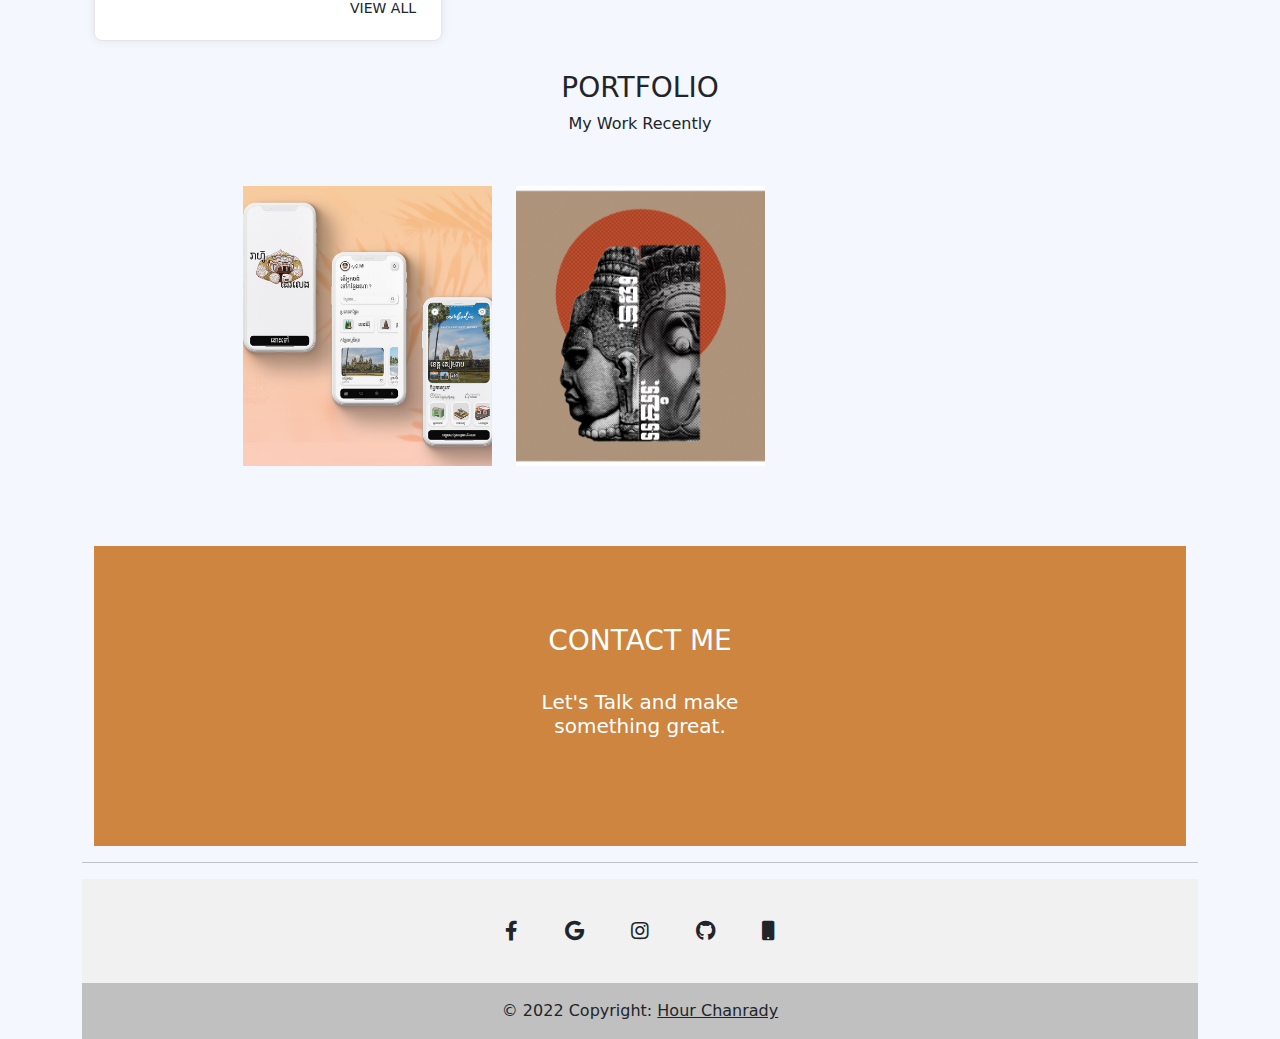
==== commit e7c3c4a7: "Update index.html" ====
--- a/index.html
+++ b/index.html
@@ -48,8 +48,9 @@
                     <a href="mailto:hourchanrady@gmail.com"><button type="button" class="btn btn-outline-warning btn-rounded"
                         style="margin-right:10px;color: black;"> CONTACT ME
                     </button></a>
-                    <a href="./file/Hour-Chanrady_Resume.pdf" download>
-                        <p>down</p>
+                    <a href="./file/Hour-Chanrady_Resume.pdf" download><button type="button"
+                            class="btn btn-warning btn-rounded" data-mdb-ripple-color="dark" style="color: black;">
+                            DOWNLOAD RESUME </button>
                     </a>
 
                 </div>
